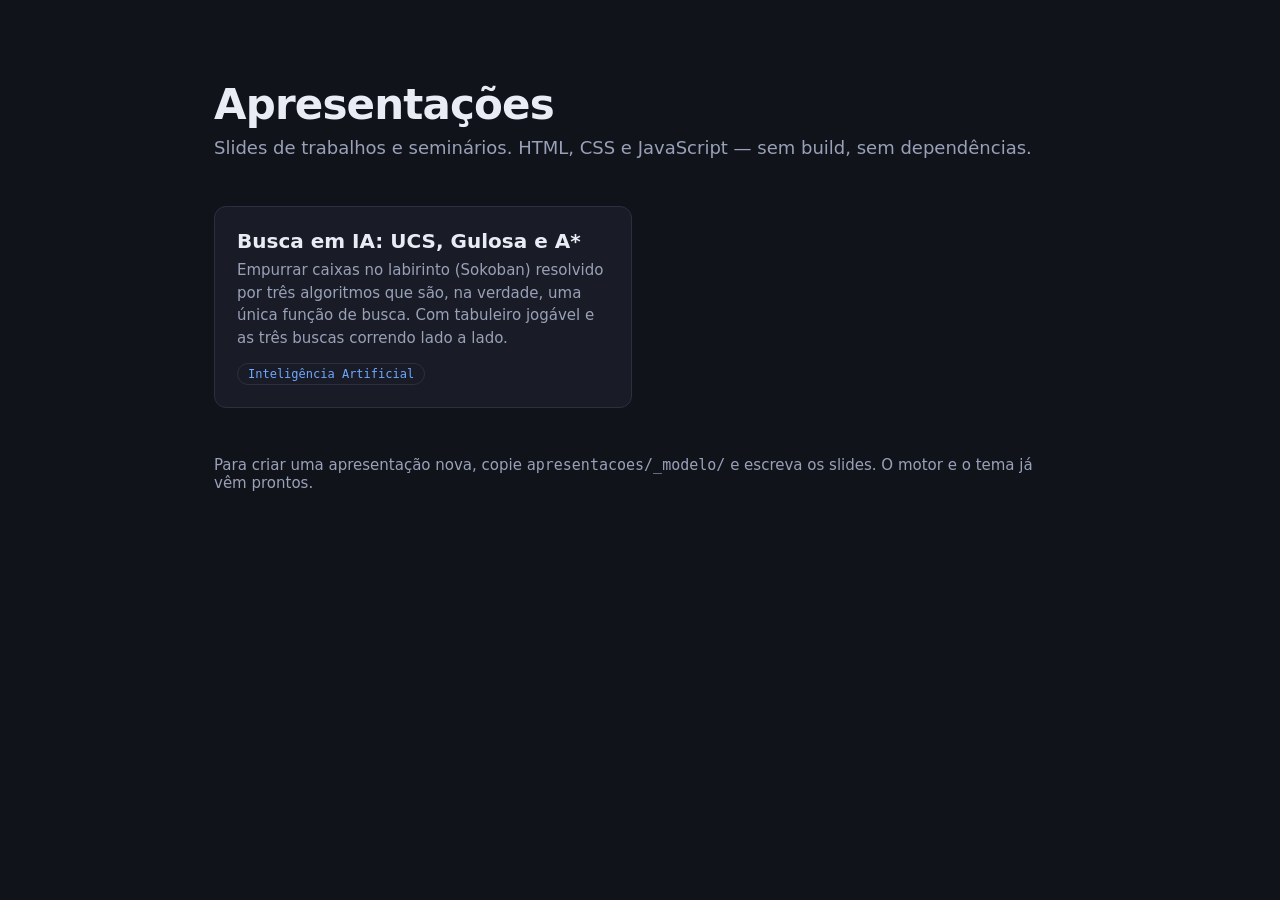
==== index.html @ 7fa469e2 "site de apresentacoes + seminario de IA (Sokoban) Motor de slides proprio (HTML/CSS/JS, sem build e " ====
<!doctype html>
<html lang="pt-BR" data-tema="escuro">
<head>
<meta charset="utf-8">
<meta name="viewport" content="width=device-width, initial-scale=1">
<title>Apresentações</title>
<link rel="stylesheet" href="assets/style.css">
</head>
<body>

<main class="capa-site">
  <h1>Apresentações</h1>
  <p class="sub">Slides de trabalhos e seminários. HTML, CSS e JavaScript — sem build, sem dependências.</p>

  <ul class="cartoes">
    <li>
      <a class="cartao" href="apresentacoes/ia-sokoban/">
        <h2>Busca em IA: UCS, Gulosa e A*</h2>
        <p>Empurrar caixas no labirinto (Sokoban) resolvido por três algoritmos que
           são, na verdade, uma única função de busca. Com tabuleiro jogável e as
           três buscas correndo lado a lado.</p>
        <span class="etiqueta">Inteligência Artificial</span>
      </a>
    </li>
  </ul>

  <p class="sub" style="margin-top:48px;font-size:15px">
    Para criar uma apresentação nova, copie <code>apresentacoes/_modelo/</code>
    e escreva os slides. O motor e o tema já vêm prontos.
  </p>
</main>

</body>
</html>
---- assets/style.css ----
/* --------------------------------------------------------------------------
   style.css - tema de TODAS as apresentações deste repositório.
   Mexer aqui muda o visual de todas elas de uma vez.
   -------------------------------------------------------------------------- */

:root {
  --fundo: #11131a;
  --fundo-2: #191c26;
  --linha: #2b3040;
  --texto: #e9ecf4;
  --texto-2: #99a1b8;
  --destaque: #6ea8ff;
  --ok: #58d39a;
  --alerta: #ffc861;
  --erro: #ff7b82;
  --mono: ui-monospace, "Cascadia Code", "Consolas", "SF Mono", monospace;
  --fonte: system-ui, -apple-system, "Segoe UI", Roboto, sans-serif;
}

:root[data-tema="claro"] {
  --fundo: #f7f8fb;
  --fundo-2: #ffffff;
  --linha: #d8dde9;
  --texto: #171a22;
  --texto-2: #5b6478;
  --destaque: #2563eb;
  --ok: #128a5a;
  --alerta: #a56a00;
  --erro: #c0392f;
}

* { box-sizing: border-box; }

html, body {
  margin: 0;
  padding: 0;
  height: 100%;
  background: var(--fundo);
  color: var(--texto);
  font-family: var(--fonte);
  -webkit-font-smoothing: antialiased;
}

/* --- página inicial (lista de apresentações) ----------------------------- */

.capa-site {
  max-width: 900px;
  margin: 0 auto;
  padding: 80px 24px 120px;
}

.capa-site h1 {
  font-size: 42px;
  margin: 0 0 8px;
  letter-spacing: -0.02em;
}

.capa-site p.sub {
  color: var(--texto-2);
  font-size: 18px;
  margin: 0 0 48px;
}

.cartoes {
  display: grid;
  gap: 16px;
  grid-template-columns: repeat(auto-fill, minmax(300px, 1fr));
  list-style: none;
  padding: 0;
  margin: 0;
}

.cartao {
  display: block;
  background: var(--fundo-2);
  border: 1px solid var(--linha);
  border-radius: 12px;
  padding: 22px;
  text-decoration: none;
  color: inherit;
  transition: border-color .15s, transform .15s;
}

.cartao:hover { border-color: var(--destaque); transform: translateY(-2px); }
.cartao h2 { margin: 0 0 6px; font-size: 20px; }
.cartao p { margin: 0; color: var(--texto-2); font-size: 15px; line-height: 1.5; }
.cartao .etiqueta {
  display: inline-block;
  margin-top: 14px;
  font-family: var(--mono);
  font-size: 12px;
  color: var(--destaque);
  border: 1px solid var(--linha);
  border-radius: 999px;
  padding: 3px 10px;
}

/* --- o palco dos slides --------------------------------------------------- */

.palco {
  position: fixed;
  inset: 0;
  overflow: hidden;
  display: grid;
  place-items: center;
}

/* Todo slide tem exatamente 1280x720. O deck.js aplica um transform de escala
   para caber na tela, então o que se vê no monitor é o que aparece no projetor. */
.slide {
  position: absolute;
  width: 1280px;
  height: 720px;
  padding: 64px 72px;
  background: var(--fundo);
  display: none;
  flex-direction: column;
  transform-origin: center center;
}

.slide.ativo { display: flex; }

.slide h1 { font-size: 58px; margin: 0 0 12px; letter-spacing: -0.03em; line-height: 1.05; }
.slide h2 { font-size: 38px; margin: 0 0 20px; letter-spacing: -0.02em; line-height: 1.1; }
.slide h3 { font-size: 24px; margin: 0 0 10px; color: var(--texto-2); font-weight: 600; }
.slide p  { font-size: 22px; line-height: 1.5; margin: 0 0 14px; }
.slide ul, .slide ol { font-size: 22px; line-height: 1.55; margin: 0 0 14px; padding-left: 26px; }
.slide li { margin-bottom: 8px; }
.slide .miudo { font-size: 17px; color: var(--texto-2); }

.slide code, .slide kbd {
  font-family: var(--mono);
  font-size: 0.92em;
  background: var(--fundo-2);
  border: 1px solid var(--linha);
  border-radius: 5px;
  padding: 1px 6px;
}

.slide pre {
  font-family: var(--mono);
  font-size: 17px;
  line-height: 1.5;
  background: var(--fundo-2);
  border: 1px solid var(--linha);
  border-radius: 10px;
  padding: 18px 20px;
  margin: 0 0 14px;
  overflow: auto;
}
.slide pre code { background: none; border: 0; padding: 0; font-size: inherit; }

.destaque { color: var(--destaque); }
.ok { color: var(--ok); }
.alerta { color: var(--alerta); }
.erro { color: var(--erro); }
.forte { font-weight: 700; }

/* capa */
.slide.capa { justify-content: center; }
.slide.capa h1 { font-size: 72px; }
.slide.capa .sub { font-size: 26px; color: var(--texto-2); }

/* colunas */
.colunas { display: grid; grid-template-columns: 1fr 1fr; gap: 36px; flex: 1; min-height: 0; }
.colunas.tres { grid-template-columns: 1fr 1fr 1fr; gap: 24px; }
.colunas.estreita-esq { grid-template-columns: 420px 1fr; }
.colunas.estreita-dir { grid-template-columns: 1fr 420px; }
.coluna { min-width: 0; display: flex; flex-direction: column; }

.caixa {
  background: var(--fundo-2);
  border: 1px solid var(--linha);
  border-radius: 12px;
  padding: 20px 22px;
}
.caixa + .caixa { margin-top: 14px; }
.caixa h3 { margin-top: 0; }

/* tabelas */
.slide table { width: 100%; border-collapse: collapse; font-size: 19px; }
.slide th, .slide td { padding: 9px 12px; text-align: right; border-bottom: 1px solid var(--linha); }
.slide th:first-child, .slide td:first-child { text-align: left; }
.slide th { color: var(--texto-2); font-weight: 600; font-size: 15px; text-transform: uppercase; letter-spacing: .06em; }
.slide td.num { font-family: var(--mono); font-variant-numeric: tabular-nums; }
.slide tr.realce td { background: color-mix(in srgb, var(--destaque) 12%, transparent); }

/* --- tabuleiros do Sokoban ------------------------------------------------ */

.tabuleiro {
  display: grid;
  gap: 2px;
  justify-content: center;
  align-content: center;
  user-select: none;
  padding: 10px;
  /* O fundo do tabuleiro é a cor da parede. */
  background: var(--fundo);
  border: 1px solid var(--linha);
  border-radius: 10px;
}
.cel {
  width: var(--cel, 38px);
  height: var(--cel, 38px);
  border-radius: 4px;
  /* Chão livre: bem mais claro que a parede, senão o labirinto some de longe
     e o projetor da sala ainda achata o contraste. */
  background: color-mix(in srgb, var(--texto) 26%, var(--fundo-2));
  position: relative;
}
/* Parede é a cor do próprio fundo do tabuleiro: as paredes viram "buracos"
   no desenho e a forma do labirinto fica legível de longe. */
.cel.parede { background: transparent; }
.cel.alvo { box-shadow: inset 0 0 0 3px var(--alerta); }

/* Caixa e agente são posicionados em absoluto, e não como itens de grid:
   dentro de um grid sem colunas explícitas, uma largura em porcentagem não
   tem contra o que resolver e o desenho sai minúsculo. */
.cel.caixa::after,
.cel.agente::before {
  content: "";
  position: absolute;
  left: 50%; top: 50%;
  transform: translate(-50%, -50%);
}
.cel.caixa::after {
  width: 70%; height: 70%;
  border-radius: 5px;
  background: var(--alerta);
  box-shadow: inset 0 0 0 2px rgba(0, 0, 0, .28);
}
.cel.caixa.sobre-alvo::after { background: var(--ok); }
.cel.agente::before {
  width: 54%; height: 54%;
  border-radius: 50%;
  background: var(--destaque);
}
.cel.morto { background: color-mix(in srgb, var(--erro) 55%, var(--fundo-2)); }
.cel.marcado { outline: 2px solid var(--destaque); outline-offset: -2px; }

/* --- barra de navegação e notas ------------------------------------------ */

.barra {
  position: fixed;
  bottom: 10px;
  right: 14px;
  display: flex;
  gap: 10px;
  align-items: center;
  font-family: var(--mono);
  font-size: 13px;
  color: var(--texto-2);
  z-index: 20;
}
.barra button {
  font: inherit;
  color: inherit;
  background: var(--fundo-2);
  border: 1px solid var(--linha);
  border-radius: 6px;
  padding: 4px 9px;
  cursor: pointer;
}
.barra button:hover { border-color: var(--destaque); color: var(--texto); }

.progresso {
  position: fixed;
  top: 0; left: 0;
  height: 3px;
  background: var(--destaque);
  z-index: 20;
  transition: width .2s;
}

/* Notas do apresentador. ATENÇÃO: não são privadas — qualquer pessoa com o
   link consegue abrir com a tecla n. */
.notas {
  position: fixed;
  inset: auto 0 0 0;
  max-height: 42vh;
  overflow: auto;
  background: var(--fundo-2);
  border-top: 2px solid var(--destaque);
  padding: 20px 28px 28px;
  font-size: 16px;
  line-height: 1.6;
  z-index: 30;
  display: none;
}
.notas.aberta { display: block; }
.notas h4 { margin: 0 0 8px; font-family: var(--mono); font-size: 12px; color: var(--destaque); text-transform: uppercase; letter-spacing: .1em; }
.notas p { margin: 0 0 10px; }
.notas ul { margin: 0 0 10px; padding-left: 20px; }

.slide aside { display: none; }

/* --- controles das demos -------------------------------------------------- */

.controles { display: flex; gap: 10px; flex-wrap: wrap; align-items: center; margin-top: 14px; }
.controles button {
  font: inherit;
  font-size: 16px;
  color: var(--texto);
  background: var(--fundo-2);
  border: 1px solid var(--linha);
  border-radius: 8px;
  padding: 7px 14px;
  cursor: pointer;
}
.controles button:hover { border-color: var(--destaque); }
.controles button:disabled { opacity: .45; cursor: default; }
.controles .info { font-family: var(--mono); font-size: 15px; color: var(--texto-2); }

.placar { display: flex; gap: 10px; font-family: var(--mono); font-size: 15px; justify-content: center; margin-top: 8px; }
.placar span { color: var(--texto-2); }
.placar b { color: var(--texto); font-weight: 600; }
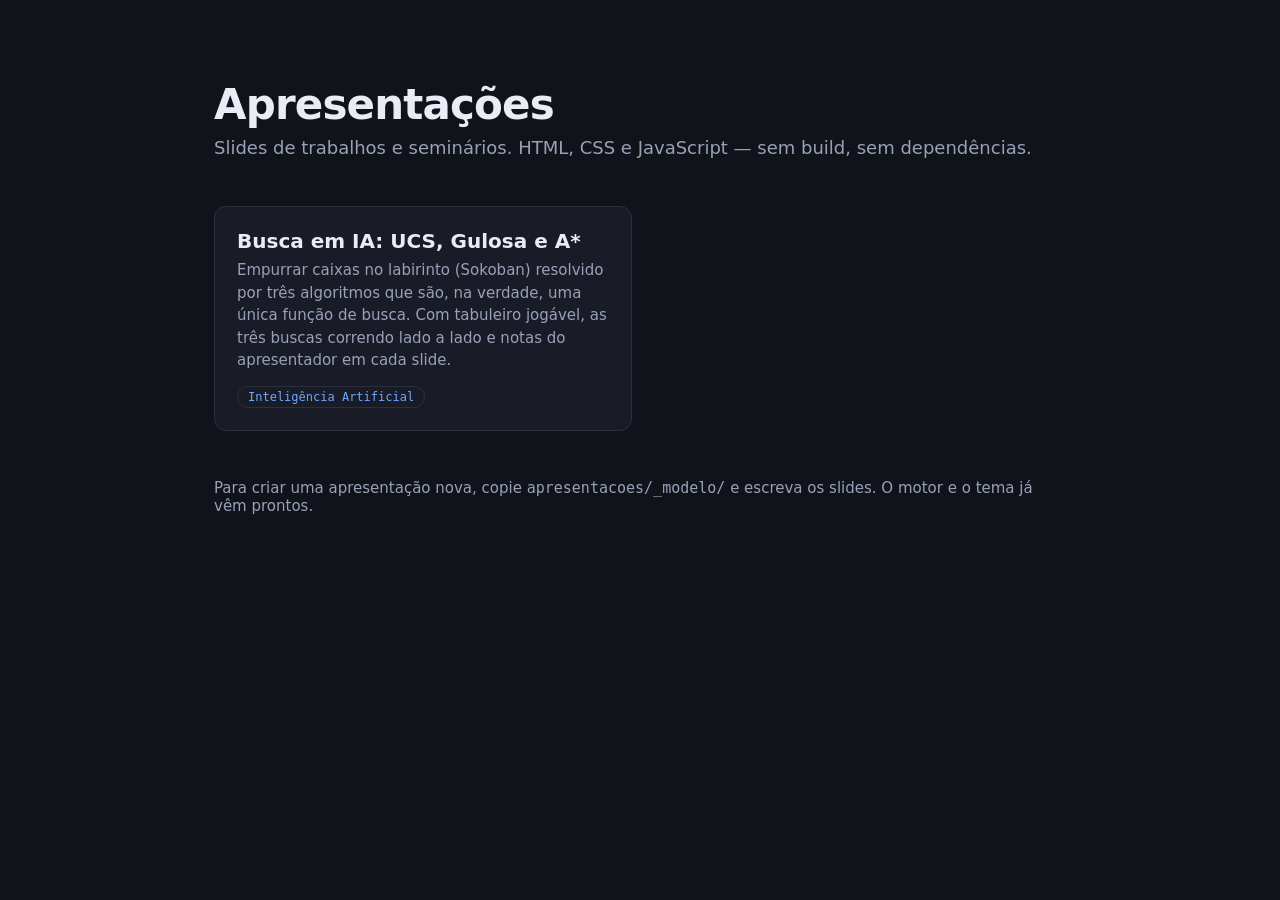
==== commit 33fda82a: "conferencia: corrige erros factuais dos slides e acrescenta o bug mais dificil Achados de uma confer" ====
--- a/index.html
+++ b/index.html
@@ -17,8 +17,9 @@
       <a class="cartao" href="apresentacoes/ia-sokoban/">
         <h2>Busca em IA: UCS, Gulosa e A*</h2>
         <p>Empurrar caixas no labirinto (Sokoban) resolvido por três algoritmos que
-           são, na verdade, uma única função de busca. Com tabuleiro jogável e as
-           três buscas correndo lado a lado.</p>
+           são, na verdade, uma única função de busca. Com tabuleiro jogável, as
+           três buscas correndo lado a lado e notas do apresentador em cada
+           slide.</p>
         <span class="etiqueta">Inteligência Artificial</span>
       </a>
     </li>
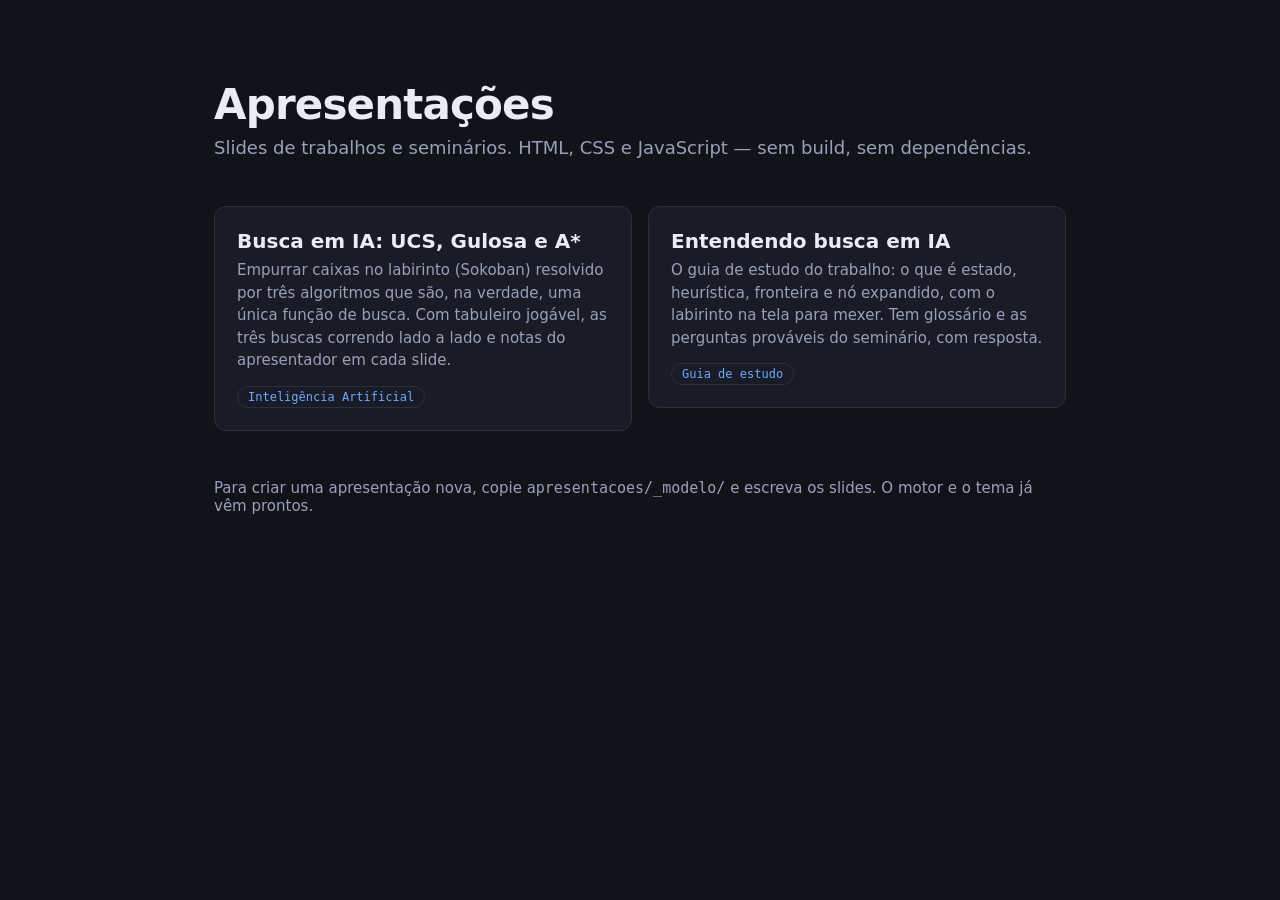
==== commit 05292cb4: "guia de estudo: entendendo busca em IA Pagina que explica os conceitos do trabalho para quem vai apr" ====
--- a/index.html
+++ b/index.html
@@ -23,6 +23,15 @@
         <span class="etiqueta">Inteligência Artificial</span>
       </a>
     </li>
+    <li>
+      <a class="cartao" href="guias/busca-em-ia/">
+        <h2>Entendendo busca em IA</h2>
+        <p>O guia de estudo do trabalho: o que é estado, heurística, fronteira e
+           nó expandido, com o labirinto na tela para mexer. Tem glossário e as
+           perguntas prováveis do seminário, com resposta.</p>
+        <span class="etiqueta">Guia de estudo</span>
+      </a>
+    </li>
   </ul>
 
   <p class="sub" style="margin-top:48px;font-size:15px">
--- a/assets/style.css
+++ b/assets/style.css
@@ -314,3 +314,10 @@
 .placar { display: flex; gap: 10px; font-family: var(--mono); font-size: 15px; justify-content: center; margin-top: 8px; }
 .placar span { color: var(--texto-2); }
 .placar b { color: var(--texto); font-weight: 600; }
+/* As cores de estado precisam vencer a regra acima, que e mais especifica
+   (.placar span) do que .ok sozinho. Sem isto o verde do "achou" e do
+   "resolvido!" saia cinza, e a demo perdia justamente o sinal de sucesso. */
+.placar span.ok, .placar span.erro, .placar span.alerta { color: inherit; }
+.placar span.ok { color: var(--ok); }
+.placar span.erro { color: var(--erro); }
+.placar span.alerta { color: var(--alerta); }
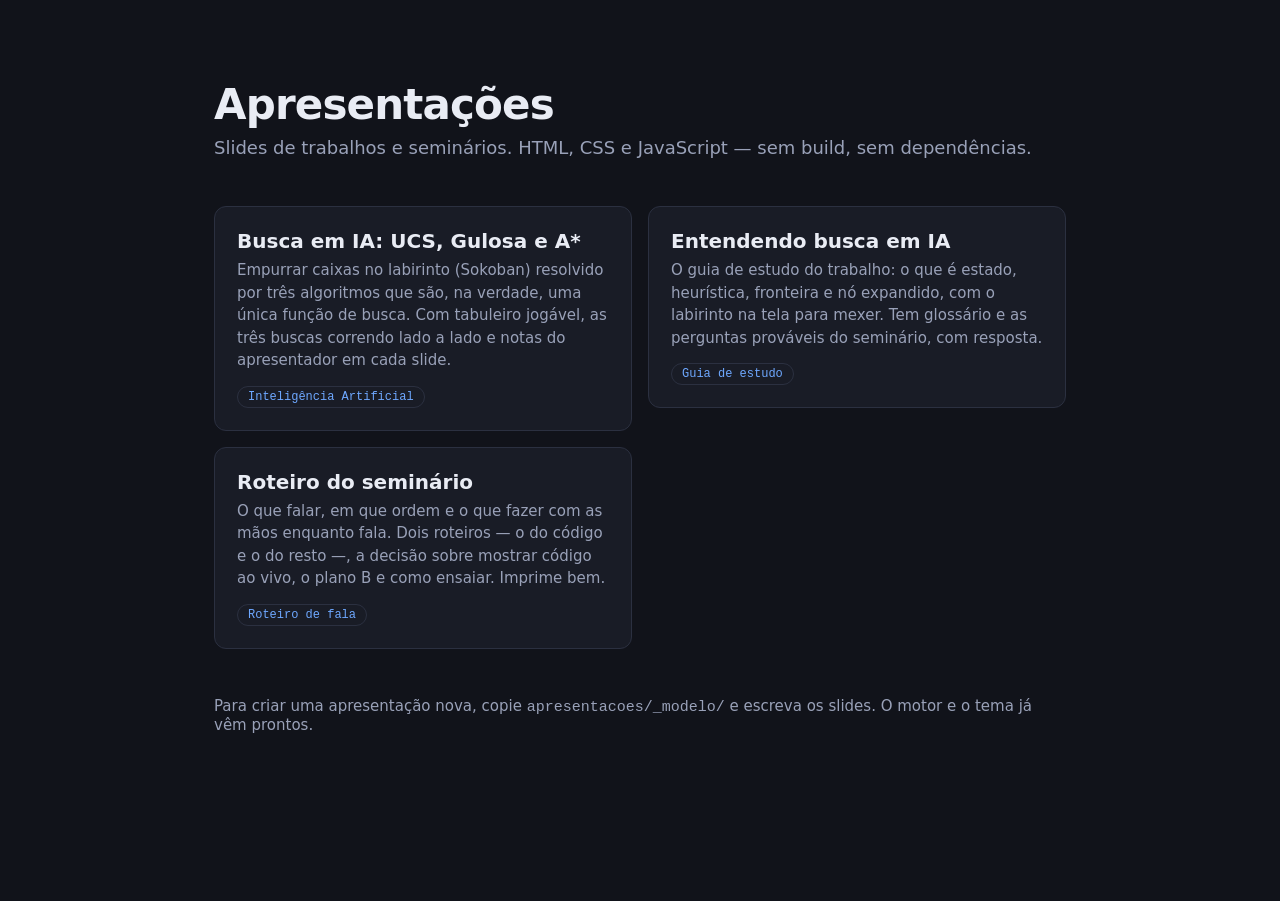
==== commit e2a775c7: "roteiro do seminario: o que falar, slide a slide Dois roteiros, como o grupo pediu: o do codigo (sli" ====
--- a/index.html
+++ b/index.html
@@ -32,6 +32,15 @@
         <span class="etiqueta">Guia de estudo</span>
       </a>
     </li>
+    <li>
+      <a class="cartao" href="guias/roteiro-do-seminario/">
+        <h2>Roteiro do seminário</h2>
+        <p>O que falar, em que ordem e o que fazer com as mãos enquanto fala.
+           Dois roteiros — o do código e o do resto —, a decisão sobre mostrar
+           código ao vivo, o plano B e como ensaiar. Imprime bem.</p>
+        <span class="etiqueta">Roteiro de fala</span>
+      </a>
+    </li>
   </ul>
 
   <p class="sub" style="margin-top:48px;font-size:15px">
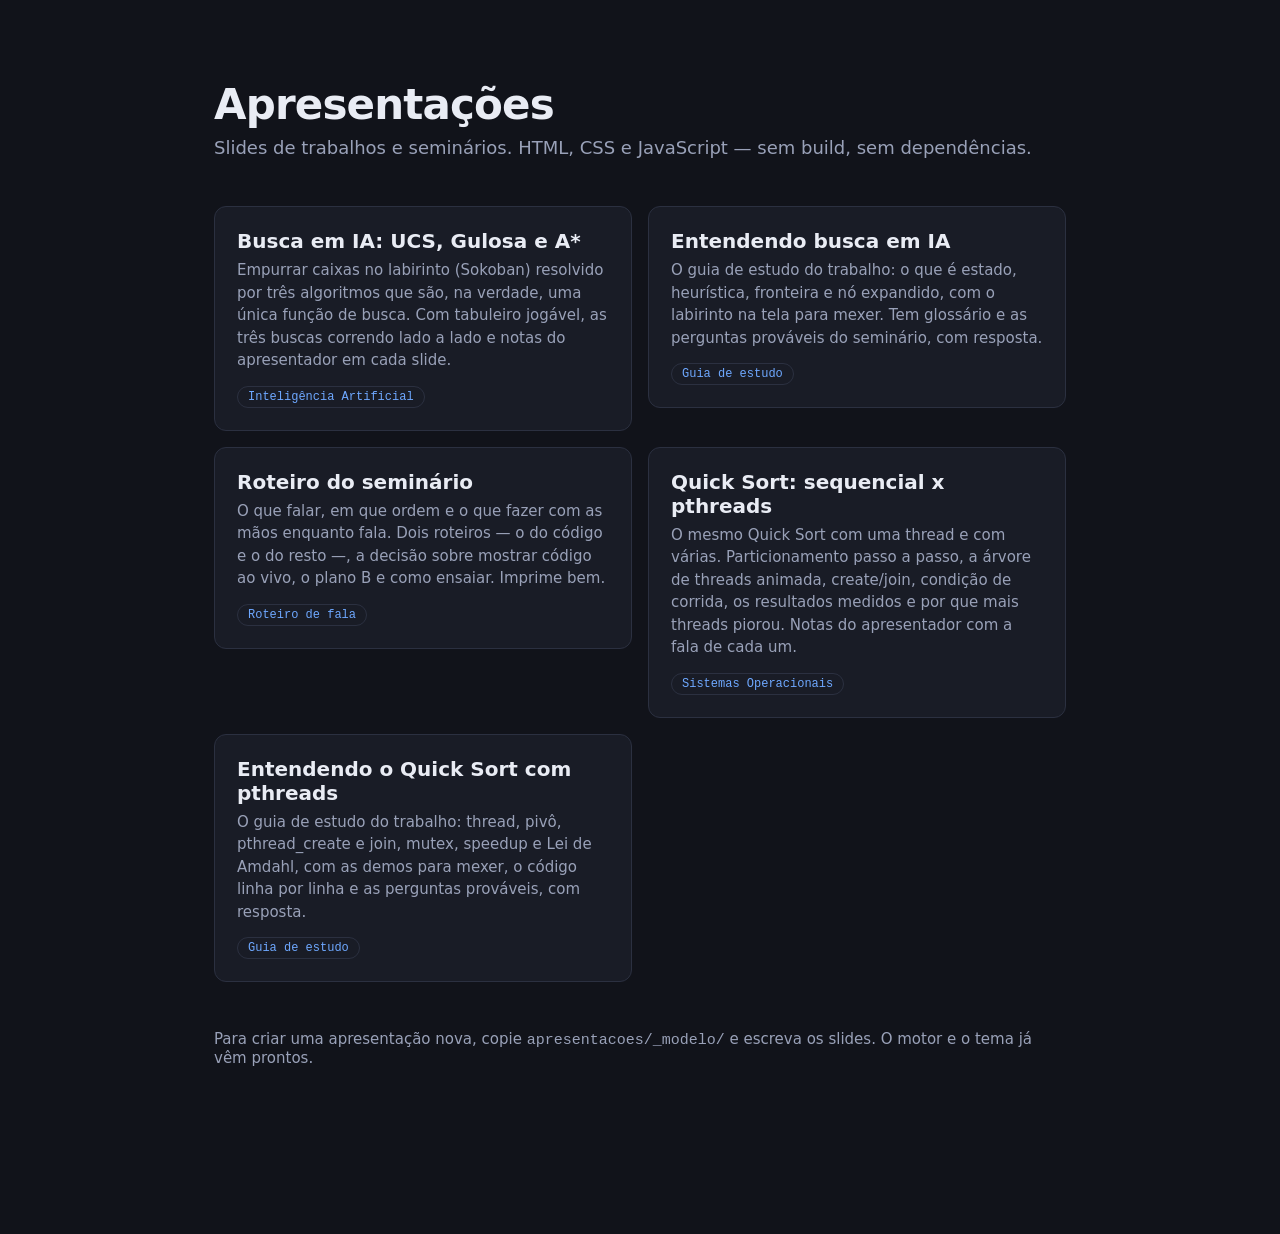
==== commit f18b08e5: "quick sort com pthreads: apresentacao interativa e guia de estudo" ====
--- a/index.html
+++ b/index.html
@@ -41,6 +41,25 @@
         <span class="etiqueta">Roteiro de fala</span>
       </a>
     </li>
+    <li>
+      <a class="cartao" href="apresentacoes/quicksort-pthreads/">
+        <h2>Quick Sort: sequencial x pthreads</h2>
+        <p>O mesmo Quick Sort com uma thread e com várias. Particionamento passo a
+           passo, a árvore de threads animada, create/join, condição de corrida,
+           os resultados medidos e por que mais threads piorou. Notas do
+           apresentador com a fala de cada um.</p>
+        <span class="etiqueta">Sistemas Operacionais</span>
+      </a>
+    </li>
+    <li>
+      <a class="cartao" href="guias/quicksort-pthreads/">
+        <h2>Entendendo o Quick Sort com pthreads</h2>
+        <p>O guia de estudo do trabalho: thread, pivô, pthread_create e join,
+           mutex, speedup e Lei de Amdahl, com as demos para mexer, o código
+           linha por linha e as perguntas prováveis, com resposta.</p>
+        <span class="etiqueta">Guia de estudo</span>
+      </a>
+    </li>
   </ul>
 
   <p class="sub" style="margin-top:48px;font-size:15px">
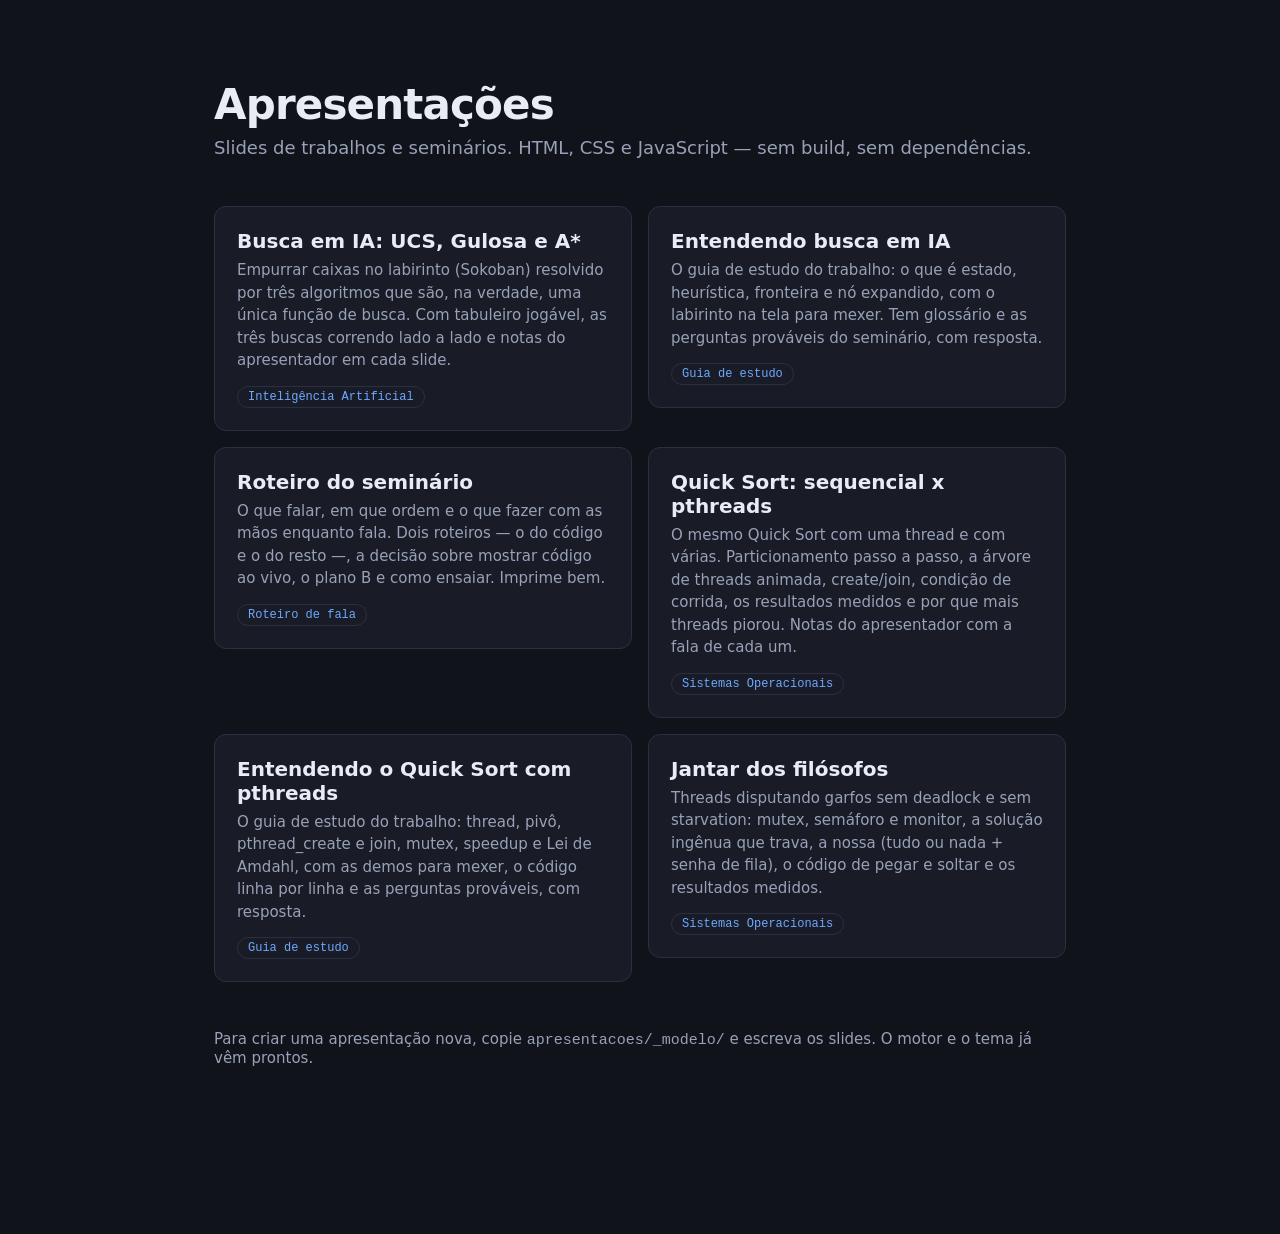
==== commit 4a058aa2: "jantar dos filosofos: apresentacao com os 19 slides Slides do Tema 3 de SO convertidos do PDF para H" ====
--- a/index.html
+++ b/index.html
@@ -60,6 +60,16 @@
         <span class="etiqueta">Guia de estudo</span>
       </a>
     </li>
+    <li>
+      <a class="cartao" href="apresentacoes/jantar-filosofos/">
+        <h2>Jantar dos filósofos</h2>
+        <p>Threads disputando garfos sem deadlock e sem starvation: mutex,
+           semáforo e monitor, a solução ingênua que trava, a nossa (tudo ou
+           nada + senha de fila), o código de pegar e soltar e os resultados
+           medidos.</p>
+        <span class="etiqueta">Sistemas Operacionais</span>
+      </a>
+    </li>
   </ul>
 
   <p class="sub" style="margin-top:48px;font-size:15px">
